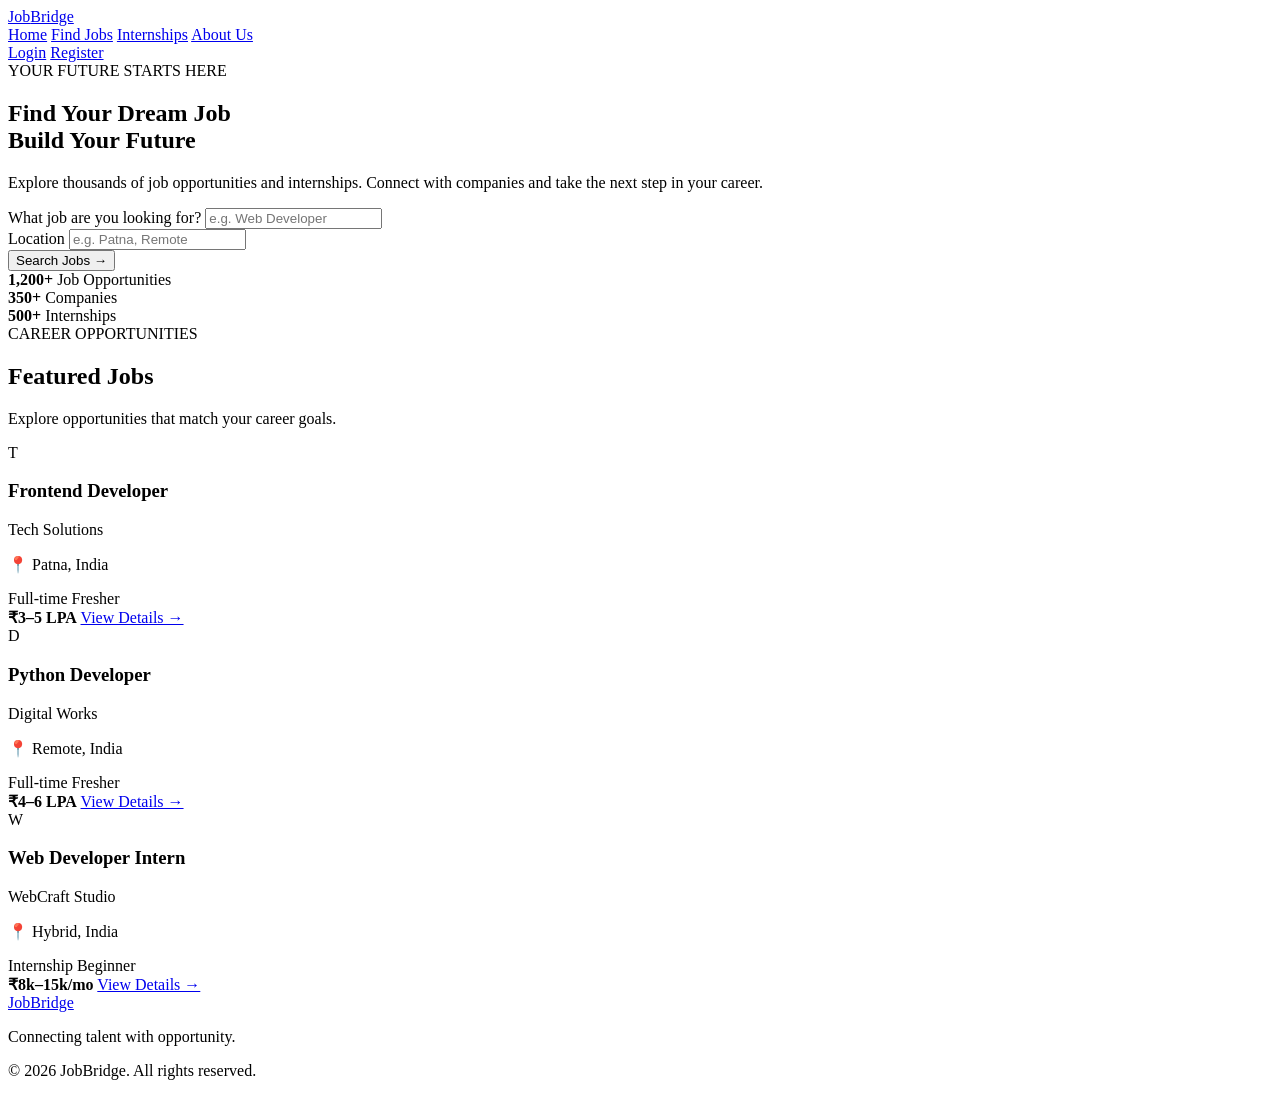
==== index.html @ 2a0fb878 "Add files via upload" ====
<!DOCTYPE html>
<html lang="en">
<head>
    <meta charset="UTF-8">
    <meta name="viewport" content="width=device-width, initial-scale=1.0">

    <title>JobBridge | Find Your Dream Job</title>

    <meta name="description" content="Discover jobs, internships and career opportunities with JobBridge.">

    <link rel="stylesheet" href="css/style.css">
</head>

<body>

    <!-- Navbar -->
    <header class="navbar">
        <a href="index.html" class="logo">
            Job<span>Bridge</span>
        </a>

        <nav class="nav-links">
            <a href="index.html" class="active">Home</a>
            <a href="jobs.html">Find Jobs</a>
            <a href="internships.html">Internships</a>
            <a href="about.html">About Us</a>
        </nav>

        <div class="nav-buttons">
            <a href="#" class="login-btn">Login</a>
            <a href="#" class="register-btn">Register</a>
        </div>
    </header>

    <!-- Hero Section -->
    <main>
        <section class="hero">
            <div class="hero-content">

                <span class="hero-tag">
                    YOUR FUTURE STARTS HERE
                </span>

                <h1>
                    Find Your <span>Dream Job</span><br>
                    Build Your Future
                </h1>

                <p>
                    Explore thousands of job opportunities and internships.
                    Connect with companies and take the next step in your career.
                </p>

                <form class="search-box" action="jobs.html" method="get">

                    <div class="search-field">
                        <label for="job-title">What job are you looking for?</label>
                        <input
                            type="text"
                            id="job-title"
                            name="title"
                            placeholder="e.g. Web Developer"
                        >
                    </div>

                    <div class="search-field">
                        <label for="location">Location</label>
                        <input
                            type="text"
                            id="location"
                            name="location"
                            placeholder="e.g. Patna, Remote"
                        >
                    </div>

                    <button type="submit" class="search-btn">
                        Search Jobs →
                    </button>

                </form>

                <div class="hero-stats">
                    <div>
                        <strong>1,200+</strong>
                        <span>Job Opportunities</span>
                    </div>

                    <div>
                        <strong>350+</strong>
                        <span>Companies</span>
                    </div>

                    <div>
                        <strong>500+</strong>
                        <span>Internships</span>
                    </div>
                </div>

            </div>
        </section>

        <!-- Featured Jobs -->
        <section class="featured-section">
            <div class="section-heading">
                <span>CAREER OPPORTUNITIES</span>
                <h2>Featured Jobs</h2>
                <p>Explore opportunities that match your career goals.</p>
            </div>

            <div class="job-grid">

                <article class="job-card">
                    <div class="company-icon">T</div>
                    <h3>Frontend Developer</h3>
                    <p class="company-name">Tech Solutions</p>
                    <p class="job-location">📍 Patna, India</p>
                    <div class="job-info">
                        <span>Full-time</span>
                        <span>Fresher</span>
                    </div>
                    <div class="job-bottom">
                        <strong>₹3–5 LPA</strong>
                        <a href="job-details.html">View Details →</a>
                    </div>
                </article>

                <article class="job-card">
                    <div class="company-icon purple">D</div>
                    <h3>Python Developer</h3>
                    <p class="company-name">Digital Works</p>
                    <p class="job-location">📍 Remote, India</p>
                    <div class="job-info">
                        <span>Full-time</span>
                        <span>Fresher</span>
                    </div>
                    <div class="job-bottom">
                        <strong>₹4–6 LPA</strong>
                        <a href="job-details.html">View Details →</a>
                    </div>
                </article>

                <article class="job-card">
                    <div class="company-icon orange">W</div>
                    <h3>Web Developer Intern</h3>
                    <p class="company-name">WebCraft Studio</p>
                    <p class="job-location">📍 Hybrid, India</p>
                    <div class="job-info">
                        <span>Internship</span>
                        <span>Beginner</span>
                    </div>
                    <div class="job-bottom">
                        <strong>₹8k–15k/mo</strong>
                        <a href="job-details.html">View Details →</a>
                    </div>
                </article>

            </div>
        </section>

    </main>

    <!-- Footer -->
    <footer class="footer">
        <a href="index.html" class="logo">
            Job<span>Bridge</span>
        </a>
        <p>Connecting talent with opportunity.</p>
        <p class="copyright">© 2026 JobBridge. All rights reserved.</p>
    </footer>

</body>
</html>
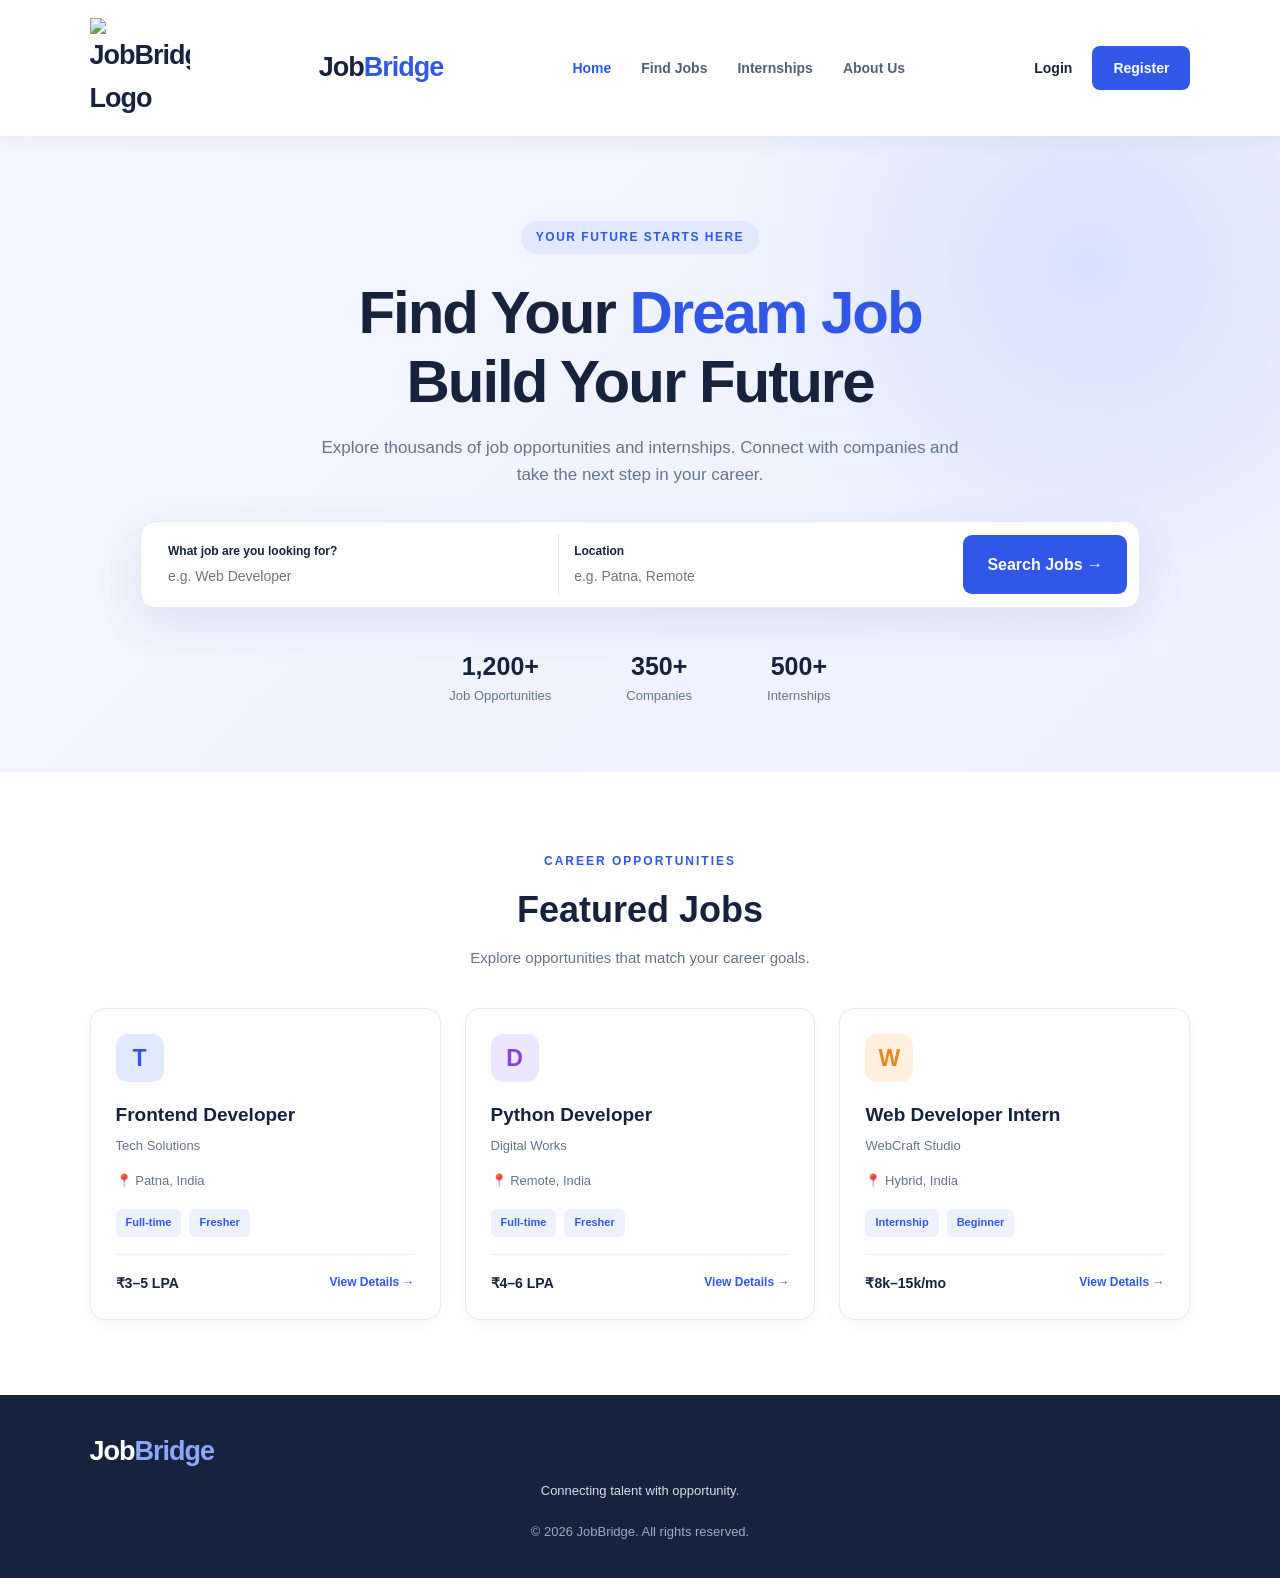
==== commit bf215615: "Update JobBridge design and logo" ====
--- a/index.html
+++ b/index.html
@@ -16,9 +16,11 @@
 
     <!-- Navbar -->
     <header class="navbar">
-        <a href="index.html" class="logo">
-            Job<span>Bridge</span>
-        </a>
+        
+<a href="index.html" class="logo">
+    <img src="images/jobbridge-logo.png" alt="JobBridge Logo">
+</a>
+<a href="index.html" class="logo">Job<span>Bridge</span></a>
 
         <nav class="nav-links">
             <a href="index.html" class="active">Home</a>
--- a/css/style.css
+++ b/css/style.css
@@ -0,0 +1,1538 @@
+
+/* ===== Global Styles ===== */
+* {
+    margin: 0;
+    padding: 0;
+    box-sizing: border-box;
+}
+
+:root {
+    --primary: #3157e8;
+    --primary-dark: #203fbd;
+    --dark: #17233c;
+    --text: #64748b;
+    --light: #f5f7ff;
+    --white: #ffffff;
+}
+
+html {
+    scroll-behavior: smooth;
+}
+
+body {
+    font-family: Arial, sans-serif;
+    color: var(--dark);
+    background: var(--white);
+    line-height: 1.6;
+}
+
+a {
+    text-decoration: none;
+    color: inherit;
+}
+
+button,
+input {
+    font: inherit;
+}
+
+/* ===== Navbar ===== */
+.navbar {
+    min-height: 82px;
+    padding: 18px 7%;
+    display: flex;
+    align-items: center;
+    justify-content: space-between;
+    gap: 25px;
+    background: var(--white);
+    box-shadow: 0 3px 20px rgba(23, 35, 60, 0.06);
+    position: relative;
+    z-index: 10;
+}
+
+.logo {
+    font-size: 27px;
+    font-weight: 800;
+    letter-spacing: -1px;
+    color: var(--dark);
+}
+
+.logo span {
+    color: var(--primary);
+}
+
+.nav-links {
+    display: flex;
+    align-items: center;
+    gap: 30px;
+}
+
+.nav-links a {
+    color: #526078;
+    font-size: 14px;
+    font-weight: 600;
+    transition: color 0.3s ease;
+}
+
+.nav-links a:hover,
+.nav-links a.active {
+    color: var(--primary);
+}
+
+.nav-buttons {
+    display: flex;
+    align-items: center;
+    gap: 20px;
+    font-size: 14px;
+    font-weight: 700;
+}
+
+.login-btn {
+    color: var(--dark);
+}
+
+.register-btn {
+    background: var(--primary);
+    color: var(--white);
+    padding: 11px 21px;
+    border-radius: 8px;
+    transition: background 0.3s, transform 0.3s;
+}
+
+.register-btn:hover {
+    background: var(--primary-dark);
+    transform: translateY(-2px);
+}
+
+/* ===== Hero Section ===== */
+.hero {
+    padding: 85px 7% 65px;
+    background:
+        radial-gradient(
+            circle at 85% 20%,
+            rgba(112, 145, 255, 0.19),
+            transparent 30%
+        ),
+        linear-gradient(135deg, #f5f7ff, #edf1ff);
+    text-align: center;
+}
+
+.hero-content {
+    max-width: 1100px;
+    margin: auto;
+}
+
+.hero-tag {
+    display: inline-block;
+    padding: 7px 15px;
+    border-radius: 30px;
+    background: #e1e8ff;
+    color: var(--primary);
+    font-size: 12px;
+    font-weight: 800;
+    letter-spacing: 1.5px;
+}
+
+.hero h1 {
+    font-size: clamp(36px, 5vw, 60px);
+    line-height: 1.15;
+    letter-spacing: -2px;
+    margin: 24px 0 18px;
+    color: var(--dark);
+}
+
+.hero h1 span {
+    color: var(--primary);
+}
+
+.hero-content > p {
+    max-width: 650px;
+    margin: 0 auto 32px;
+    color: var(--text);
+    font-size: 17px;
+}
+
+/* ===== Search Form ===== */
+.search-box {
+    max-width: 1000px;
+    margin: 0 auto;
+    padding: 12px;
+    display: grid;
+    grid-template-columns: 1fr 1fr auto;
+    align-items: center;
+    gap: 12px;
+    background: var(--white);
+    border: 1px solid #e7eaf4;
+    border-radius: 15px;
+    box-shadow: 0 15px 45px rgba(41, 64, 135, 0.10);
+    text-align: left;
+}
+
+.search-field {
+    padding: 8px 15px;
+    display: flex;
+    flex-direction: column;
+    gap: 4px;
+}
+
+.search-field + .search-field {
+    border-left: 1px solid #e5e7eb;
+}
+
+.search-field label {
+    font-size: 12px;
+    font-weight: 700;
+    color: var(--dark);
+}
+
+.search-field input {
+    width: 100%;
+    min-width: 0;
+    border: none;
+    outline: none;
+    color: var(--dark);
+    font-size: 14px;
+    background: transparent;
+}
+
+.search-btn {
+    padding: 17px 24px;
+    border: none;
+    border-radius: 9px;
+    background: var(--primary);
+    color: var(--white);
+    font-weight: 700;
+    cursor: pointer;
+    transition: background 0.3s, transform 0.3s;
+}
+
+.search-btn:hover {
+    background: var(--primary-dark);
+    transform: translateY(-2px);
+}
+
+/* ===== Hero Statistics ===== */
+.hero-stats {
+    display: flex;
+    justify-content: center;
+    gap: 75px;
+    margin-top: 38px;
+}
+
+.hero-stats div {
+    display: flex;
+    flex-direction: column;
+}
+
+.hero-stats strong {
+    color: var(--dark);
+    font-size: 25px;
+}
+
+.hero-stats span {
+    color: var(--text);
+    font-size: 13px;
+}
+
+/* ===== Featured Jobs ===== */
+.featured-section {
+    padding: 75px 7%;
+}
+
+.section-heading {
+    text-align: center;
+    margin-bottom: 38px;
+}
+
+.section-heading > span {
+    color: var(--primary);
+    font-size: 12px;
+    font-weight: 800;
+    letter-spacing: 2px;
+}
+
+.section-heading h2 {
+    font-size: 36px;
+    margin: 8px 0;
+    color: var(--dark);
+}
+
+.section-heading p {
+    color: var(--text);
+    font-size: 15px;
+}
+
+.job-grid {
+    display: grid;
+    grid-template-columns: repeat(3, minmax(0, 1fr));
+    gap: 24px;
+    max-width: 1200px;
+    margin: auto;
+}
+
+.job-card {
+    padding: 25px;
+    background: var(--white);
+    border: 1px solid #e7eaf2;
+    border-radius: 15px;
+    box-shadow: 0 5px 20px rgba(23, 35, 60, 0.04);
+    transition: transform 0.3s, box-shadow 0.3s;
+}
+
+.job-card:hover {
+    transform: translateY(-7px);
+    box-shadow: 0 15px 35px rgba(23, 35, 60, 0.10);
+}
+
+.company-icon {
+    width: 48px;
+    height: 48px;
+    display: grid;
+    place-items: center;
+    border-radius: 12px;
+    background: #e2eaff;
+    color: var(--primary);
+    font-size: 23px;
+    font-weight: 800;
+    margin-bottom: 18px;
+}
+
+.company-icon.purple {
+    background: #eee5ff;
+    color: #8146d9;
+}
+
+.company-icon.orange {
+    background: #fff0df;
+    color: #e58b22;
+}
+
+.job-card h3 {
+    font-size: 19px;
+    margin-bottom: 5px;
+}
+
+.company-name,
+.job-location {
+    font-size: 13px;
+    color: var(--text);
+    margin-bottom: 9px;
+}
+
+.job-location {
+    margin-top: 15px;
+}
+
+.job-info {
+    display: flex;
+    gap: 8px;
+    flex-wrap: wrap;
+    margin: 17px 0;
+}
+
+.job-info span {
+    padding: 5px 10px;
+    border-radius: 6px;
+    background: #eef2ff;
+    color: var(--primary);
+    font-size: 11px;
+    font-weight: 700;
+}
+
+.job-bottom {
+    border-top: 1px solid #edf0f5;
+    padding-top: 17px;
+    display: flex;
+    justify-content: space-between;
+    align-items: center;
+    gap: 10px;
+}
+
+.job-bottom strong {
+    color: var(--dark);
+    font-size: 14px;
+}
+
+.job-bottom a {
+    color: var(--primary);
+    font-size: 12px;
+    font-weight: 700;
+}
+
+.job-bottom a:hover {
+    text-decoration: underline;
+}
+
+/* ===== Footer ===== */
+.footer {
+    padding: 35px 7%;
+    background: #17233c;
+    color: #d5dced;
+    text-align: center;
+}
+
+.footer .logo {
+    color: var(--white);
+}
+
+.footer .logo span {
+    color: #8da7ff;
+}
+
+.footer p {
+    font-size: 13px;
+    margin-top: 8px;
+}
+
+.footer .copyright {
+    margin-top: 20px;
+    color: #9caac2;
+}
+
+/* ===== Responsive Design ===== */
+@media (max-width: 900px) {
+    .navbar {
+        flex-wrap: wrap;
+        justify-content: space-between;
+    }
+
+    .nav-links {
+        order: 3;
+        width: 100%;
+        justify-content: center;
+        gap: 22px;
+        flex-wrap: wrap;
+    }
+
+    .hero-stats {
+        gap: 35px;
+    }
+
+    .job-grid {
+        grid-template-columns: repeat(2, minmax(0, 1fr));
+    }
+}
+
+@media (max-width: 600px) {
+    .navbar {
+        padding: 15px 5%;
+        gap: 15px;
+    }
+
+    .logo {
+        font-size: 23px;
+    }
+
+    .nav-buttons {
+        gap: 12px;
+        font-size: 12px;
+    }
+
+    .register-btn {
+        padding: 9px 12px;
+    }
+
+    .nav-links {
+        gap: 14px;
+    }
+
+    .nav-links a {
+        font-size: 12px;
+    }
+
+    .hero {
+        padding: 60px 5% 45px;
+    }
+
+    .hero h1 {
+        letter-spacing: -1px;
+    }
+
+    .hero-content > p {
+        font-size: 15px;
+    }
+
+    .search-box {
+        grid-template-columns: 1fr;
+        padding: 15px;
+    }
+
+    .search-field + .search-field {
+        border-left: none;
+        border-top: 1px solid #e5e7eb;
+        padding-top: 15px;
+    }
+
+    .search-btn {
+        width: 100%;
+    }
+
+    .hero-stats {
+        gap: 20px;
+    }
+
+    .hero-stats strong {
+        font-size: 19px;
+    }
+
+    .hero-stats span {
+        font-size: 10px;
+    }
+
+    .featured-section {
+        padding: 50px 5%;
+    }
+
+    .section-heading h2 {
+        font-size: 29px;
+    }
+
+    .job-grid {
+        grid-template-columns: 1fr;
+    }
+}
+
+
+/* ===== Jobs Page Hero ===== */
+.jobs-hero {
+    padding: 55px 7% 45px;
+    text-align: center;
+    background: linear-gradient(135deg, #f0f4ff, #e6ecff);
+}
+
+.jobs-hero > span {
+    color: var(--primary);
+    font-size: 12px;
+    font-weight: 800;
+    letter-spacing: 2px;
+}
+
+.jobs-hero h1 {
+    margin: 12px 0;
+    color: var(--dark);
+    font-size: clamp(32px, 4vw, 46px);
+}
+
+.jobs-hero > p {
+    color: var(--text);
+    margin-bottom: 25px;
+}
+
+.jobs-search {
+    max-width: 850px;
+    margin: auto;
+    padding: 10px;
+    display: grid;
+    grid-template-columns: 1fr 1fr auto;
+    gap: 10px;
+    background: var(--white);
+    border-radius: 12px;
+    box-shadow: 0 8px 30px rgba(23, 35, 60, 0.08);
+}
+
+.jobs-search input {
+    min-width: 0;
+    padding: 14px;
+    border: 1px solid #e5e9f2;
+    border-radius: 7px;
+    outline: none;
+}
+
+.jobs-search input:focus {
+    border-color: var(--primary);
+}
+
+.jobs-search button {
+    padding: 13px 22px;
+    border: none;
+    border-radius: 7px;
+    background: var(--primary);
+    color: white;
+    font-weight: 700;
+    cursor: pointer;
+    transition: background 0.3s;
+}
+
+.jobs-search button:hover {
+    background: var(--primary-dark);
+}
+
+/* ===== Jobs Layout ===== */
+.jobs-layout {
+    max-width: 1400px;
+    margin: auto;
+    padding: 45px 7%;
+    display: grid;
+    grid-template-columns: 240px minmax(0, 1fr);
+    gap: 30px;
+    align-items: start;
+}
+
+/* ===== Filter Sidebar ===== */
+.filter-sidebar {
+    padding: 25px;
+    background: var(--white);
+    border: 1px solid #e6eaf2;
+    border-radius: 13px;
+    box-shadow: 0 5px 20px rgba(23, 35, 60, 0.04);
+}
+
+.filter-sidebar h2 {
+    font-size: 21px;
+    margin-bottom: 22px;
+}
+
+.filter-group {
+    padding: 20px 0;
+    border-top: 1px solid #edf0f5;
+}
+
+.filter-group h3 {
+    font-size: 15px;
+    margin-bottom: 13px;
+}
+
+.filter-group label {
+    display: flex;
+    align-items: center;
+    gap: 9px;
+    margin: 12px 0;
+    color: var(--text);
+    font-size: 13px;
+    cursor: pointer;
+}
+
+.filter-group input {
+    accent-color: var(--primary);
+    cursor: pointer;
+}
+
+/* ===== Job Results ===== */
+.jobs-results-heading {
+    display: flex;
+    justify-content: space-between;
+    align-items: center;
+    gap: 15px;
+    margin-bottom: 25px;
+}
+
+.jobs-results-heading h2 {
+    font-size: 24px;
+    margin-bottom: 5px;
+}
+
+.jobs-results-heading p {
+    color: var(--text);
+    font-size: 13px;
+}
+
+.results-badge {
+    padding: 8px 12px;
+    background: #eaf0ff;
+    color: var(--primary);
+    border-radius: 7px;
+    font-size: 12px;
+    font-weight: 700;
+    white-space: nowrap;
+}
+
+.jobs-list {
+    display: grid;
+    grid-template-columns: repeat(2, minmax(0, 1fr));
+    gap: 20px;
+}
+
+/* ===== Individual Listing Card ===== */
+.listing-card {
+    min-width: 0;
+    padding: 22px;
+    background: var(--white);
+    border: 1px solid #e5eaf3;
+    border-radius: 13px;
+    box-shadow: 0 4px 15px rgba(23, 35, 60, 0.04);
+    transition: transform 0.3s, box-shadow 0.3s;
+}
+
+.listing-card:hover {
+    transform: translateY(-5px);
+    box-shadow: 0 12px 28px rgba(23, 35, 60, 0.09);
+}
+
+.listing-top {
+    display: flex;
+    justify-content: space-between;
+    align-items: center;
+    gap: 10px;
+    margin-bottom: 17px;
+}
+
+.listing-top .company-icon {
+    flex-shrink: 0;
+    margin-bottom: 0;
+}
+
+.job-badge {
+    padding: 6px 9px;
+    border-radius: 6px;
+    background: #e5edff;
+    color: #3157e8;
+    font-size: 11px;
+    font-weight: 700;
+}
+
+.job-badge.remote {
+    background: #dcfce7;
+    color: #15803d;
+}
+
+.job-badge.internship-badge {
+    background: #fff0d9;
+    color: #b76b09;
+}
+
+.company-icon.green {
+    background: #dcfce7;
+    color: #15803d;
+}
+
+.company-icon.pink {
+    background: #ffe4ef;
+    color: #be185d;
+}
+
+.company-icon.teal {
+    background: #d9f8f5;
+    color: #0f766e;
+}
+
+.listing-card h3 {
+    font-size: 18px;
+    line-height: 1.4;
+    margin-bottom: 5px;
+}
+
+.listing-description {
+    margin-top: 13px;
+    min-height: 42px;
+    color: var(--text);
+    font-size: 13px;
+}
+
+.listing-bottom {
+    display: flex;
+    justify-content: space-between;
+    align-items: center;
+    flex-wrap: wrap;
+    gap: 10px;
+    padding-top: 17px;
+    margin-top: 15px;
+    border-top: 1px solid #edf0f5;
+}
+
+.listing-bottom strong {
+    color: var(--dark);
+    font-size: 15px;
+}
+
+.details-btn {
+    color: var(--primary);
+    font-size: 12px;
+    font-weight: 700;
+}
+
+.details-btn:hover {
+    text-decoration: underline;
+}
+
+.posted-date {
+    margin-top: 12px;
+    color: #94a3b8;
+    font-size: 11px;
+}
+
+/* ===== Responsive Jobs Page ===== */
+@media (max-width: 1000px) {
+    .jobs-layout {
+        grid-template-columns: 200px minmax(0, 1fr);
+        padding-left: 4%;
+        padding-right: 4%;
+        gap: 20px;
+    }
+
+    .jobs-list {
+        grid-template-columns: 1fr;
+    }
+}
+
+@media (max-width: 650px) {
+    .jobs-hero {
+        padding: 40px 5%;
+    }
+
+    .jobs-search {
+        grid-template-columns: 1fr;
+    }
+
+    .jobs-layout {
+        grid-template-columns: 1fr;
+        padding: 30px 5%;
+    }
+
+    .filter-sidebar {
+        padding: 20px;
+    }
+
+    .jobs-results-heading {
+        align-items: flex-start;
+        flex-direction: column;
+    }
+}
+
+
+/* ===== Job Details Page ===== */
+
+.detail-hero {
+    padding: 45px 7% 55px;
+    background: linear-gradient(135deg, #f1f5ff, #e5ebff);
+    text-align: center;
+}
+
+.back-link {
+    display: block;
+    max-width: 1100px;
+    margin: 0 auto 30px;
+    text-align: left;
+    color: var(--primary);
+    font-size: 14px;
+    font-weight: 700;
+}
+
+.back-link:hover {
+    text-decoration: underline;
+}
+
+.detail-company-icon {
+    width: 70px;
+    height: 70px;
+    display: grid;
+    place-items: center;
+    margin: 0 auto 18px;
+    border-radius: 18px;
+    background: #dfe7ff;
+    color: var(--primary);
+    font-size: 32px;
+    font-weight: 800;
+}
+
+.detail-tag {
+    display: inline-block;
+    padding: 7px 13px;
+    border-radius: 20px;
+    background: #dfe7ff;
+    color: var(--primary);
+    font-size: 11px;
+    font-weight: 800;
+    letter-spacing: 1px;
+}
+
+.detail-hero h1 {
+    margin: 15px 0 8px;
+    color: var(--dark);
+    font-size: clamp(32px, 4vw, 45px);
+}
+
+.detail-company {
+    color: var(--text);
+    font-size: 16px;
+}
+
+.detail-meta {
+    display: flex;
+    justify-content: center;
+    flex-wrap: wrap;
+    gap: 12px;
+    margin-top: 22px;
+}
+
+.detail-meta span {
+    padding: 9px 14px;
+    border: 1px solid #e0e6f5;
+    border-radius: 8px;
+    background: white;
+    color: #475569;
+    font-size: 13px;
+}
+
+/* Main Details Layout */
+
+.detail-layout {
+    max-width: 1250px;
+    margin: 0 auto;
+    padding: 45px 7%;
+    display: grid;
+    grid-template-columns: minmax(0, 1fr) 320px;
+    align-items: start;
+    gap: 28px;
+}
+
+.detail-content {
+    display: grid;
+    gap: 22px;
+    min-width: 0;
+}
+
+.detail-card {
+    padding: 27px;
+    border: 1px solid #e5eaf3;
+    border-radius: 13px;
+    background: white;
+    box-shadow: 0 5px 18px rgba(23, 35, 60, 0.04);
+}
+
+.detail-card h2 {
+    margin-bottom: 16px;
+    font-size: 21px;
+    color: var(--dark);
+}
+
+.detail-card p,
+.detail-card li {
+    color: var(--text);
+    font-size: 14px;
+    line-height: 1.9;
+}
+
+.detail-card ul {
+    padding-left: 22px;
+}
+
+.detail-card li {
+    padding-left: 5px;
+    margin-bottom: 8px;
+}
+
+/* Required Skills */
+
+.skills-list {
+    display: flex;
+    flex-wrap: wrap;
+    gap: 10px;
+}
+
+.skills-list span {
+    padding: 9px 13px;
+    border-radius: 7px;
+    background: #eef2ff;
+    color: var(--primary);
+    font-size: 13px;
+    font-weight: 700;
+}
+
+/* Job Overview Sidebar */
+
+.apply-sidebar {
+    min-width: 0;
+}
+
+.apply-card {
+    padding: 25px;
+    border: 1px solid #e5eaf3;
+    border-radius: 13px;
+    background: white;
+    box-shadow: 0 8px 25px rgba(23, 35, 60, 0.06);
+    position: sticky;
+    top: 20px;
+}
+
+.apply-card h2 {
+    margin-bottom: 20px;
+    font-size: 21px;
+}
+
+.overview-item {
+    display: flex;
+    flex-direction: column;
+    gap: 4px;
+    padding: 14px 0;
+    border-bottom: 1px solid #edf0f5;
+}
+
+.overview-item span {
+    color: var(--text);
+    font-size: 12px;
+}
+
+.overview-item strong {
+    color: var(--dark);
+    font-size: 14px;
+}
+
+.apply-btn {
+    display: block;
+    margin-top: 22px;
+    padding: 14px;
+    border-radius: 8px;
+    background: var(--primary);
+    color: white;
+    text-align: center;
+    font-size: 14px;
+    font-weight: 700;
+    transition: background 0.3s, transform 0.3s;
+}
+
+.apply-btn:hover {
+    background: var(--primary-dark);
+    transform: translateY(-2px);
+}
+
+.apply-note {
+    margin-top: 14px;
+    color: #94a3b8;
+    font-size: 11px;
+    line-height: 1.6;
+    text-align: center;
+}
+
+/* Responsive Details Page */
+
+@media (max-width: 850px) {
+    .detail-layout {
+        grid-template-columns: 1fr;
+        padding: 30px 5%;
+    }
+
+    .apply-sidebar {
+        order: -1;
+    }
+
+    .apply-card {
+        position: static;
+    }
+}
+
+@media (max-width: 600px) {
+    .detail-hero {
+        padding: 30px 5% 40px;
+    }
+
+    .detail-meta {
+        gap: 8px;
+    }
+
+    .detail-meta span {
+        font-size: 11px;
+    }
+
+    .detail-card {
+        padding: 20px;
+    }
+
+    .detail-card h2 {
+        font-size: 19px;
+    }
+}
+
+
+/* ===== Internship Hero ===== */
+.internship-hero {
+    padding: 65px 7%;
+    text-align: center;
+    background: linear-gradient(135deg, #f1f5ff, #e7eaff);
+}
+
+.internship-hero > span {
+    color: var(--primary);
+    font-size: 12px;
+    font-weight: 800;
+    letter-spacing: 2px;
+}
+
+.internship-hero h1 {
+    max-width: 850px;
+    margin: 18px auto;
+    color: var(--dark);
+    font-size: clamp(32px, 4.5vw, 48px);
+    line-height: 1.2;
+}
+
+.internship-hero h1 span {
+    color: var(--primary);
+}
+
+.internship-hero > p {
+    max-width: 650px;
+    margin: 0 auto 28px;
+    color: var(--text);
+    font-size: 15px;
+}
+
+.internship-search {
+    max-width: 900px;
+    margin: auto;
+    padding: 10px;
+    display: grid;
+    grid-template-columns: 1fr 1fr auto;
+    gap: 10px;
+    background: white;
+    border-radius: 12px;
+    box-shadow: 0 8px 30px rgba(23, 35, 60, 0.08);
+}
+
+.internship-search input {
+    min-width: 0;
+    padding: 14px;
+    border: 1px solid #e5e9f2;
+    border-radius: 7px;
+    outline: none;
+}
+
+.internship-search input:focus {
+    border-color: var(--primary);
+}
+
+.internship-search button {
+    padding: 14px 20px;
+    border: none;
+    border-radius: 7px;
+    background: var(--primary);
+    color: white;
+    font-weight: 700;
+    cursor: pointer;
+}
+
+.internship-search button:hover {
+    background: var(--primary-dark);
+}
+
+/* ===== Internship Benefits ===== */
+.internship-benefits {
+    max-width: 1200px;
+    margin: auto;
+    padding: 45px 7%;
+    display: grid;
+    grid-template-columns: repeat(3, minmax(0, 1fr));
+    gap: 25px;
+}
+
+.internship-benefits article {
+    padding: 25px;
+    border: 1px solid #e6eaf2;
+    border-radius: 12px;
+    text-align: center;
+    background: white;
+    transition: transform 0.3s, box-shadow 0.3s;
+}
+
+.internship-benefits article:hover {
+    transform: translateY(-5px);
+    box-shadow: 0 10px 25px rgba(23, 35, 60, 0.08);
+}
+
+.benefit-icon {
+    margin-bottom: 12px;
+    font-size: 32px;
+}
+
+.internship-benefits h3 {
+    margin-bottom: 8px;
+    font-size: 18px;
+}
+
+.internship-benefits p {
+    color: var(--text);
+    font-size: 13px;
+}
+
+/* ===== Internship Listings ===== */
+.internship-section {
+    padding: 35px 7% 70px;
+    background: #fafbff;
+}
+
+.internship-grid {
+    max-width: 1200px;
+    margin: auto;
+    display: grid;
+    grid-template-columns: repeat(3, minmax(0, 1fr));
+    gap: 22px;
+}
+
+.internship-card {
+    min-width: 0;
+    padding: 24px;
+    border: 1px solid #e5eaf3;
+    border-radius: 13px;
+    background: white;
+    box-shadow: 0 4px 16px rgba(23, 35, 60, 0.04);
+    transition: transform 0.3s, box-shadow 0.3s;
+}
+
+.internship-card:hover {
+    transform: translateY(-6px);
+    box-shadow: 0 12px 28px rgba(23, 35, 60, 0.09);
+}
+
+.internship-card-top {
+    display: flex;
+    align-items: center;
+    justify-content: space-between;
+    gap: 10px;
+    margin-bottom: 18px;
+}
+
+.internship-card-top .company-icon {
+    flex-shrink: 0;
+    margin-bottom: 0;
+}
+
+.internship-label {
+    padding: 6px 10px;
+    border-radius: 6px;
+    background: #dcfce7;
+    color: #15803d;
+    font-size: 11px;
+    font-weight: 700;
+}
+
+.internship-label.hybrid-label {
+    background: #fff0d9;
+    color: #b76b09;
+}
+
+.internship-card h3 {
+    margin-bottom: 6px;
+    font-size: 18px;
+    line-height: 1.4;
+}
+
+.internship-card .skills-list {
+    margin-top: 18px;
+}
+
+.internship-card .skills-list span {
+    font-size: 11px;
+    padding: 7px 9px;
+}
+
+.internship-card-bottom {
+    display: flex;
+    justify-content: space-between;
+    align-items: center;
+    gap: 12px;
+    margin-top: 20px;
+    padding-top: 17px;
+    border-top: 1px solid #edf0f5;
+}
+
+.internship-card-bottom strong {
+    font-size: 13px;
+    color: var(--dark);
+}
+
+.internship-card-bottom p {
+    margin-top: 5px;
+    color: var(--text);
+    font-size: 11px;
+}
+
+.internship-card-bottom a {
+    color: var(--primary);
+    font-size: 12px;
+    font-weight: 700;
+    white-space: nowrap;
+}
+
+.internship-card-bottom a:hover {
+    text-decoration: underline;
+}
+
+.demo-disclaimer {
+    max-width: 1200px;
+    margin: 30px auto 0;
+    color: var(--text);
+    font-size: 12px;
+    text-align: center;
+}
+
+/* ===== Internship Responsive Design ===== */
+@media (max-width: 950px) {
+    .internship-grid {
+        grid-template-columns: repeat(2, minmax(0, 1fr));
+    }
+
+    .internship-benefits {
+        padding-left: 5%;
+        padding-right: 5%;
+        gap: 15px;
+    }
+}
+
+@media (max-width: 650px) {
+    .internship-hero {
+        padding: 45px 5%;
+    }
+
+    .internship-search {
+        grid-template-columns: 1fr;
+    }
+
+    .internship-benefits {
+        grid-template-columns: 1fr;
+    }
+
+    .internship-grid {
+        grid-template-columns: 1fr;
+    }
+
+    .internship-section {
+        padding: 30px 5% 50px;
+    }
+
+    .internship-card-bottom {
+        flex-wrap: wrap;
+    }
+}
+
+
+/* ===== About Us Hero ===== */
+
+.about-hero {
+    padding: 85px 7%;
+    text-align: center;
+    background: linear-gradient(135deg, #f0f4ff, #e2e9ff);
+}
+
+.about-eyebrow,
+.about-section-heading > span,
+.about-contact > span {
+    color: var(--primary);
+    font-size: 12px;
+    font-weight: 800;
+    letter-spacing: 2px;
+}
+
+.about-hero h1 {
+    max-width: 900px;
+    margin: 20px auto;
+    color: var(--dark);
+    font-size: clamp(34px, 5vw, 54px);
+    line-height: 1.2;
+}
+
+.about-hero h1 span {
+    color: var(--primary);
+}
+
+.about-hero > p {
+    max-width: 720px;
+    margin: 0 auto 28px;
+    color: var(--text);
+    font-size: 15px;
+    line-height: 1.9;
+}
+
+.about-cta {
+    display: inline-block;
+    padding: 14px 23px;
+    border-radius: 8px;
+    background: var(--primary);
+    color: white;
+    font-size: 14px;
+    font-weight: 700;
+    transition: transform 0.3s, background 0.3s;
+}
+
+.about-cta:hover {
+    transform: translateY(-3px);
+    background: var(--primary-dark);
+}
+
+/* ===== Mission and Vision ===== */
+
+.about-mission {
+    max-width: 1150px;
+    margin: auto;
+    padding: 60px 7%;
+    display: grid;
+    grid-template-columns: repeat(2, minmax(0, 1fr));
+    gap: 25px;
+}
+
+.mission-card {
+    padding: 32px;
+    border: 1px solid #e5eaf3;
+    border-radius: 14px;
+    background: white;
+    box-shadow: 0 5px 20px rgba(23, 35, 60, 0.04);
+    transition: transform 0.3s, box-shadow 0.3s;
+}
+
+.mission-card:hover {
+    transform: translateY(-5px);
+    box-shadow: 0 12px 28px rgba(23, 35, 60, 0.08);
+}
+
+.mission-icon {
+    margin-bottom: 15px;
+    font-size: 34px;
+}
+
+.mission-card h2 {
+    margin-bottom: 12px;
+    color: var(--dark);
+    font-size: 23px;
+}
+
+.mission-card p {
+    color: var(--text);
+    font-size: 14px;
+    line-height: 1.9;
+}
+
+/* ===== About Features ===== */
+
+.about-features {
+    padding: 65px 7%;
+    background: #f8faff;
+}
+
+.about-section-heading {
+    margin-bottom: 35px;
+    text-align: center;
+}
+
+.about-section-heading h2 {
+    margin: 14px 0;
+    color: var(--dark);
+    font-size: clamp(27px, 4vw, 36px);
+}
+
+.about-section-heading p {
+    color: var(--text);
+    font-size: 14px;
+}
+
+.about-feature-grid {
+    max-width: 1150px;
+    margin: auto;
+    display: grid;
+    grid-template-columns: repeat(4, minmax(0, 1fr));
+    gap: 20px;
+}
+
+.about-feature-card {
+    padding: 25px 20px;
+    border: 1px solid #e5eaf3;
+    border-radius: 12px;
+    background: white;
+    transition: transform 0.3s, box-shadow 0.3s;
+}
+
+.about-feature-card:hover {
+    transform: translateY(-5px);
+    box-shadow: 0 10px 25px rgba(23, 35, 60, 0.08);
+}
+
+.feature-icon {
+    margin-bottom: 15px;
+    font-size: 30px;
+}
+
+.about-feature-card h3 {
+    margin-bottom: 10px;
+    color: var(--dark);
+    font-size: 17px;
+}
+
+.about-feature-card p {
+    color: var(--text);
+    font-size: 13px;
+    line-height: 1.8;
+}
+
+/* ===== About Contact ===== */
+
+.about-contact {
+    padding: 75px 7%;
+    text-align: center;
+    background: white;
+}
+
+.about-contact h2 {
+    max-width: 750px;
+    margin: 16px auto;
+    color: var(--dark);
+    font-size: clamp(27px, 4vw, 38px);
+}
+
+.about-contact p {
+    max-width: 650px;
+    margin: 0 auto 25px;
+    color: var(--text);
+    font-size: 14px;
+    line-height: 1.8;
+}
+
+/* ===== About Footer ===== */
+
+.about-footer-links {
+    display: flex;
+    justify-content: center;
+    flex-wrap: wrap;
+    gap: 22px;
+    margin: 22px 0;
+}
+
+.about-footer-links a {
+    color: var(--text);
+    font-size: 13px;
+}
+
+.about-footer-links a:hover {
+    color: var(--primary);
+}
+
+/* ===== About Responsive Layout ===== */
+
+@media (max-width: 950px) {
+    .about-feature-grid {
+        grid-template-columns: repeat(2, minmax(0, 1fr));
+    }
+}
+
+@media (max-width: 600px) {
+    .about-hero {
+        padding: 55px 5%;
+    }
+
+    .about-mission {
+        grid-template-columns: 1fr;
+        padding: 35px 5%;
+    }
+
+    .about-features {
+        padding: 45px 5%;
+    }
+
+    .about-feature-grid {
+        grid-template-columns: 1fr;
+    }
+
+    .about-contact {
+        padding: 50px 5%;
+    }
+}
+
+.logo img {
+    width: 100px;
+    height: 100px;
+    object-fit: contain;
+    display: block;
+}
+
+.logo {
+    display: flex;
+    align-items: center;
+    text-decoration: none;
+}
+
